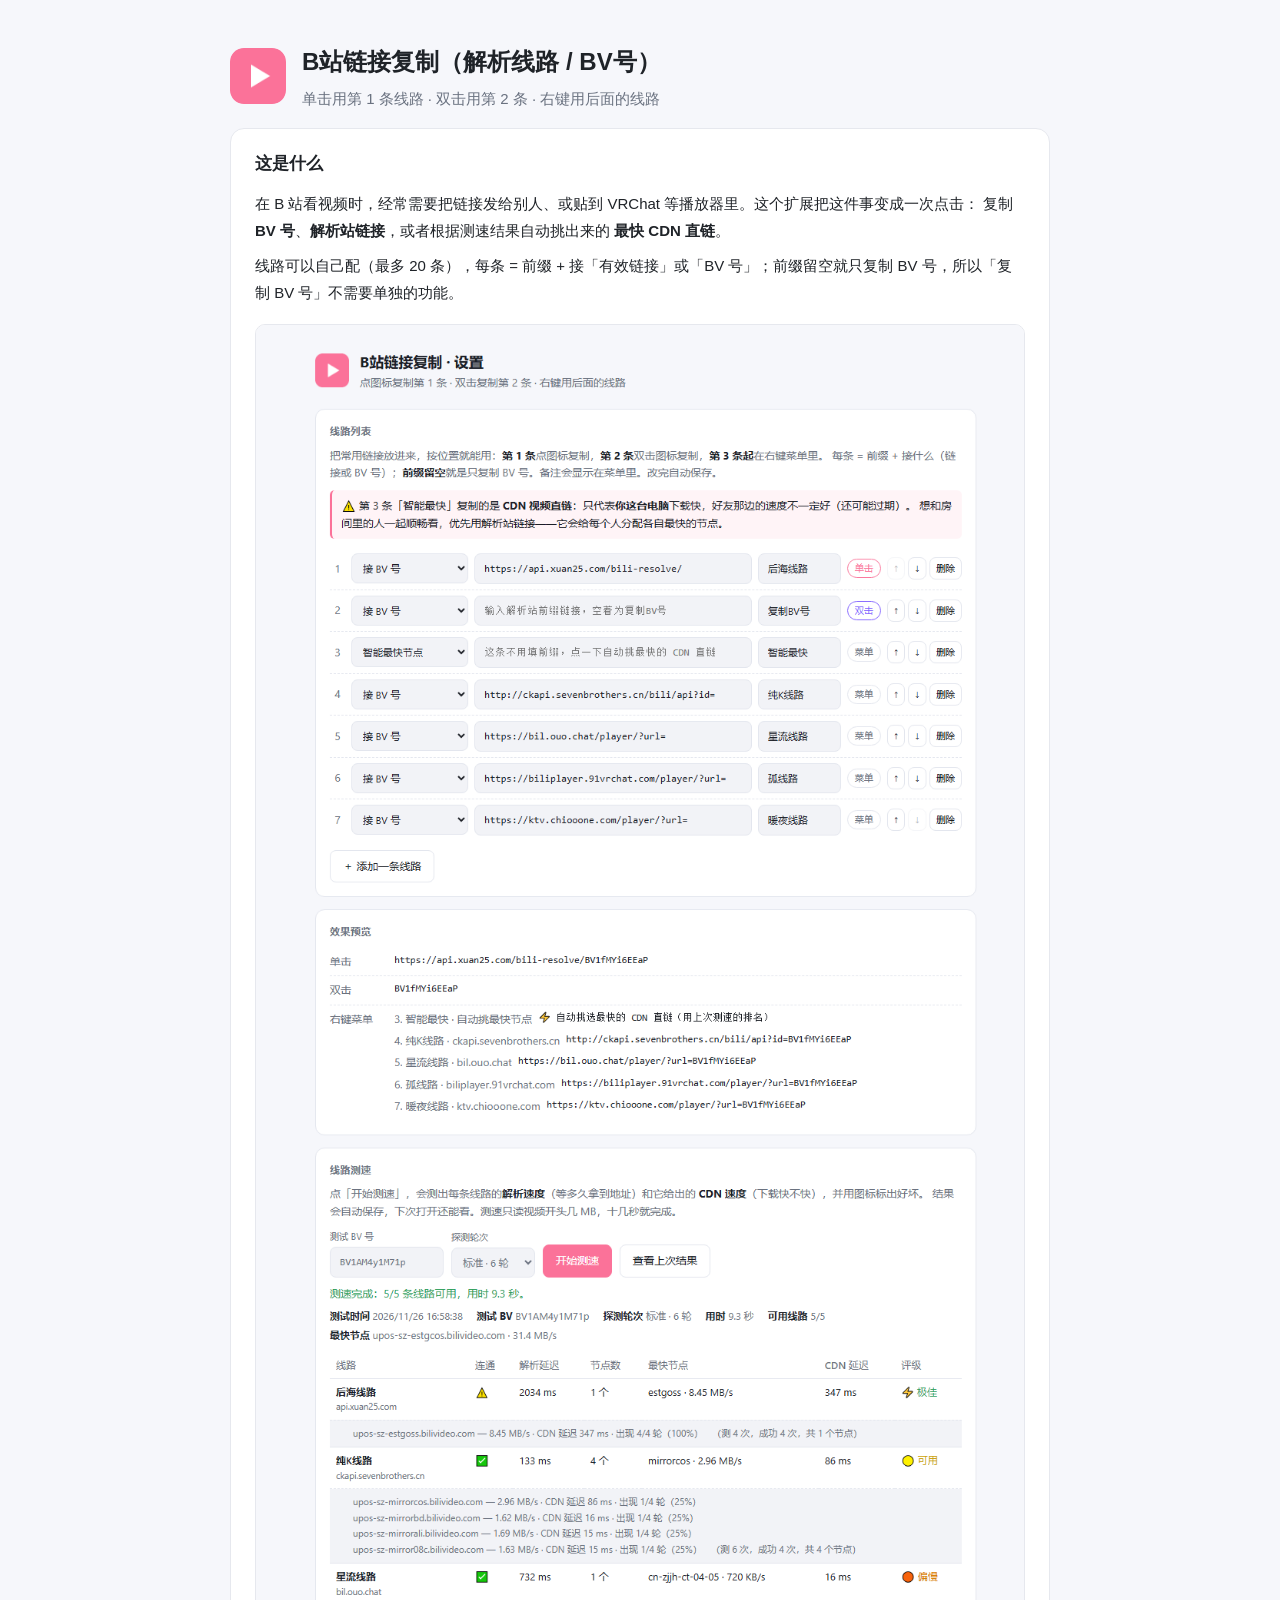
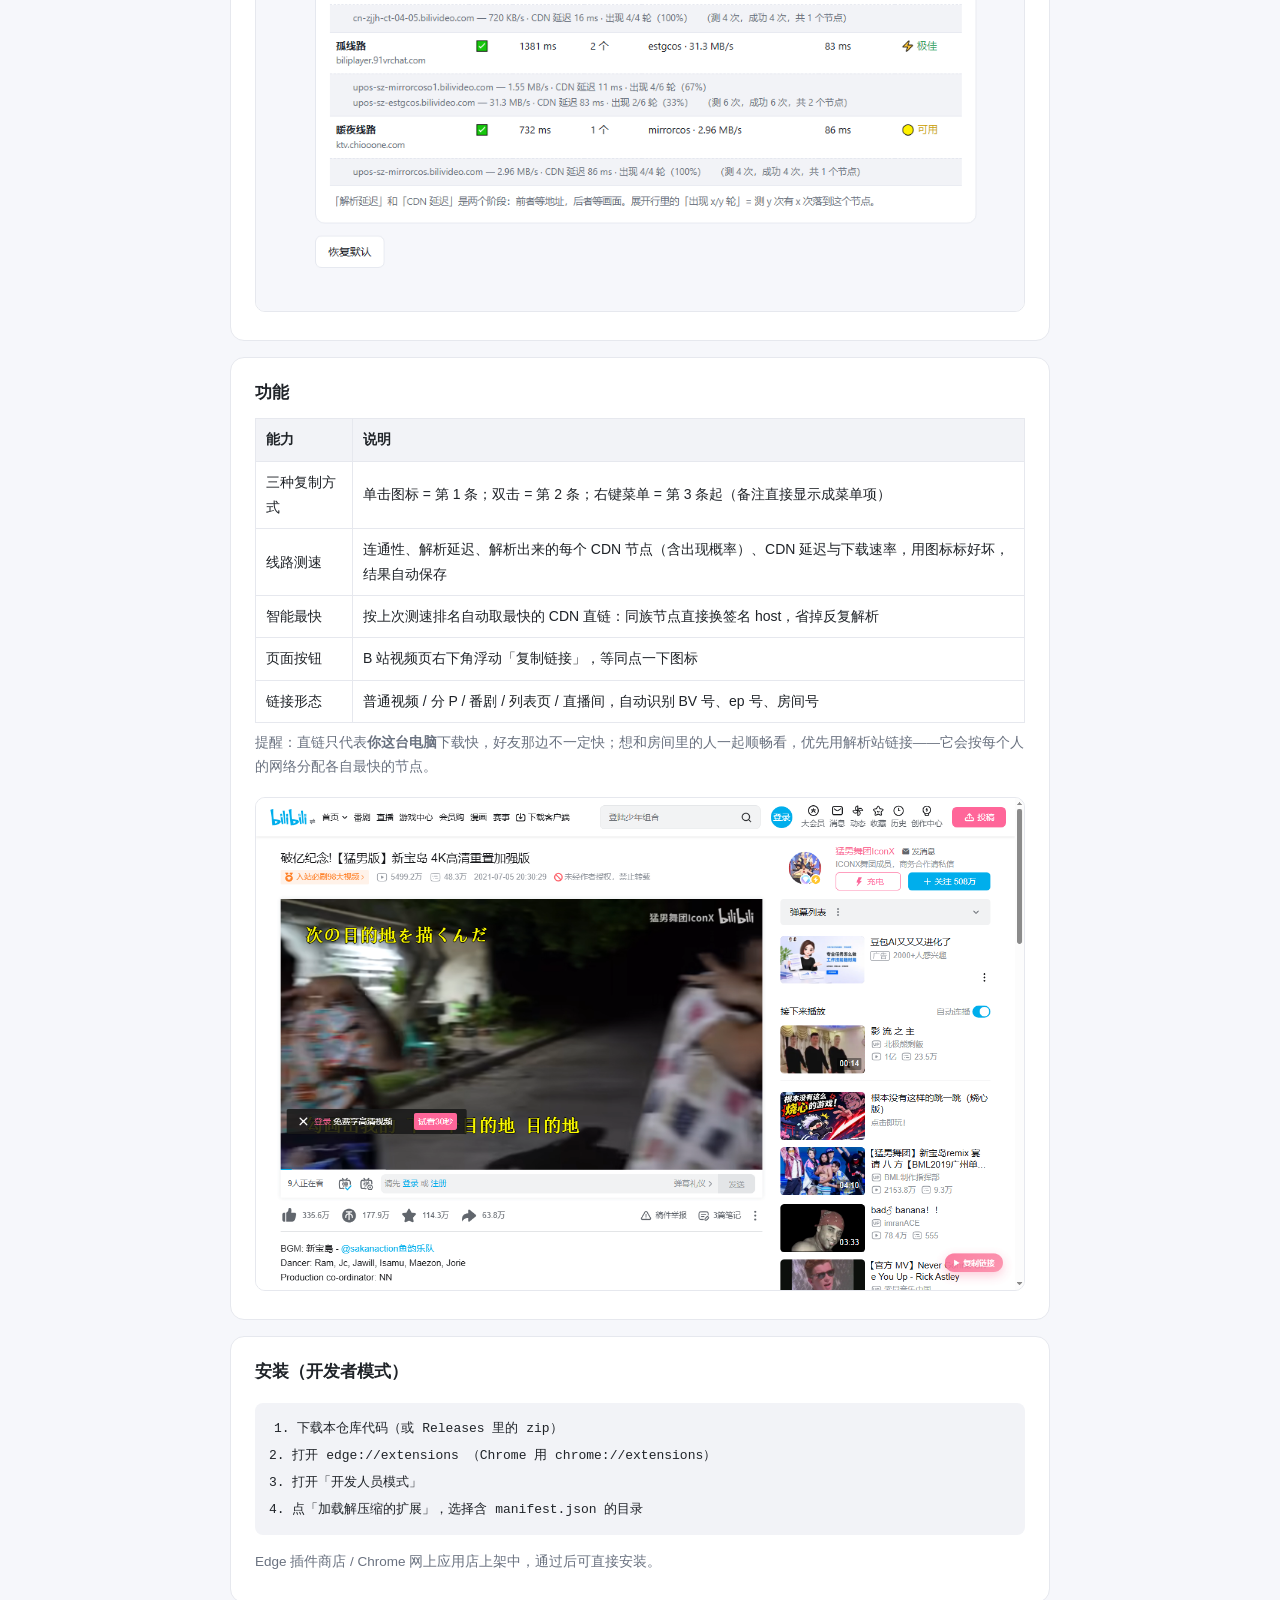
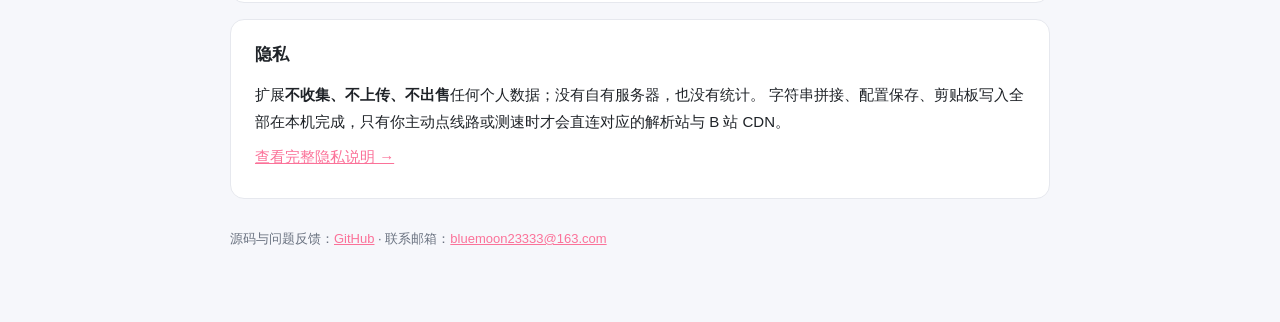
==== docs/index.html @ e619897b "Initial commit: B站链接复制扩展 1.4.4（多线路 / 测速 / 智能最快 / 页面按钮）" ====
<!doctype html>
<html lang="zh-CN">
  <head>
    <meta charset="utf-8" />
    <meta name="viewport" content="width=device-width, initial-scale=1" />
    <title>B站链接复制（解析线路 / BV号）</title>
    <meta name="description" content="一键复制 B 站视频的 BV 号、解析站链接或最快 CDN 直链。支持多线路、右键菜单、线路测速与页面浮动按钮。" />
    <style>
      :root {
        color-scheme: light dark;
        --bg: #f6f7fb;
        --card: #ffffff;
        --text: #1f2328;
        --muted: #6a7280;
        --line: #e6e8ee;
        --accent: #fb7299;
        --accent-2: #7c5cff;
        --code: #f2f3f7;
      }
      @media (prefers-color-scheme: dark) {
        :root {
          --bg: #14161a;
          --card: #1c1f24;
          --text: #e6e8ec;
          --muted: #9aa3af;
          --line: #2c3037;
          --code: #24282f;
        }
      }
      * { box-sizing: border-box; }
      body {
        margin: 0;
        padding: 40px 16px 72px;
        background: var(--bg);
        color: var(--text);
        font: 15px/1.8 -apple-system, "Segoe UI", "Microsoft YaHei", sans-serif;
      }
      main { max-width: 820px; margin: 0 auto; }
      header { display: flex; align-items: center; gap: 16px; margin-bottom: 8px; }
      header img { width: 56px; height: 56px; border-radius: 14px; }
      h1 { font-size: 24px; margin: 0; }
      .sub { color: var(--muted); margin: 4px 0 28px; }
      section {
        background: var(--card);
        border: 1px solid var(--line);
        border-radius: 14px;
        padding: 20px 24px;
        margin: 16px 0;
      }
      h2 { font-size: 17px; margin: 0 0 10px; }
      p, li { margin: 8px 0; }
      code { background: var(--code); padding: 1px 5px; border-radius: 4px; font-size: 13px; }
      pre { background: var(--code); padding: 12px 14px; border-radius: 8px; overflow: auto; }
      a { color: var(--accent); }
      img.shot { width: 100%; border: 1px solid var(--line); border-radius: 10px; margin-top: 10px; }
      table { width: 100%; border-collapse: collapse; margin: 8px 0; font-size: 14px; }
      th, td { border: 1px solid var(--line); padding: 8px 10px; text-align: left; }
      th { background: var(--code); }
      .pill {
        display: inline-block; padding: 2px 9px; border-radius: 999px; font-size: 12.5px;
        background: color-mix(in srgb, var(--accent) 14%, transparent); color: var(--accent);
      }
      footer { color: var(--muted); font-size: 13px; margin-top: 28px; }
    </style>
  </head>
  <body>
    <main>
      <header>
        <img src="./icon-128.png" alt="" />
        <div>
          <h1>B站链接复制（解析线路 / BV号）</h1>
          <p class="sub" style="margin: 2px 0 0">单击用第 1 条线路 · 双击用第 2 条 · 右键用后面的线路</p>
        </div>
      </header>

      <section>
        <h2>这是什么</h2>
        <p>
          在 B 站看视频时，经常需要把链接发给别人、或贴到 VRChat 等播放器里。这个扩展把这件事变成一次点击：
          复制 <strong>BV 号</strong>、<strong>解析站链接</strong>，或者根据测速结果自动挑出来的 <strong>最快 CDN 直链</strong>。
        </p>
        <p>
          线路可以自己配（最多 20 条），每条 = 前缀 + 接「有效链接」或「BV 号」；前缀留空就只复制 BV 号，所以「复制 BV 号」不需要单独的功能。
        </p>
        <img class="shot" src="./speedtest.png" alt="设置页与线路测速" />
      </section>

      <section>
        <h2>功能</h2>
        <table>
          <tr><th>能力</th><th>说明</th></tr>
          <tr><td>三种复制方式</td><td>单击图标 = 第 1 条；双击 = 第 2 条；右键菜单 = 第 3 条起（备注直接显示成菜单项）</td></tr>
          <tr><td>线路测速</td><td>连通性、解析延迟、解析出来的每个 CDN 节点（含出现概率）、CDN 延迟与下载速率，用图标标好坏，结果自动保存</td></tr>
          <tr><td>智能最快</td><td>按上次测速排名自动取最快的 CDN 直链：同族节点直接换签名 host，省掉反复解析</td></tr>
          <tr><td>页面按钮</td><td>B 站视频页右下角浮动「复制链接」，等同点一下图标</td></tr>
          <tr><td>链接形态</td><td>普通视频 / 分 P / 番剧 / 列表页 / 直播间，自动识别 BV 号、ep 号、房间号</td></tr>
        </table>
        <p style="color: var(--muted); font-size: 13.5px">
          提醒：直链只代表<strong>你这台电脑</strong>下载快，好友那边不一定快；想和房间里的人一起顺畅看，优先用解析站链接——它会按每个人的网络分配各自最快的节点。
        </p>
        <img class="shot" src="./button.png" alt="B 站视频页右下角的复制按钮" />
      </section>

      <section>
        <h2>安装（开发者模式）</h2>
        <pre><code>1. 下载本仓库代码（或 Releases 里的 zip）
2. 打开 edge://extensions （Chrome 用 chrome://extensions）
3. 打开「开发人员模式」
4. 点「加载解压缩的扩展」，选择含 manifest.json 的目录</code></pre>
        <p style="color: var(--muted); font-size: 13.5px">Edge 插件商店 / Chrome 网上应用店上架中，通过后可直接安装。</p>
      </section>

      <section>
        <h2>隐私</h2>
        <p>
          扩展<strong>不收集、不上传、不出售</strong>任何个人数据；没有自有服务器，也没有统计。
          字符串拼接、配置保存、剪贴板写入全部在本机完成，只有你主动点线路或测速时才会直连对应的解析站与 B 站 CDN。
        </p>
        <p><a href="./privacy.html">查看完整隐私说明 →</a></p>
      </section>

      <footer>
        源码与问题反馈：<a id="repo" href="https://github.com/bluemoon23333">GitHub</a> ·
        联系邮箱：<a href="mailto:bluemoon23333@163.com">bluemoon23333@163.com</a>
      </footer>
    </main>
  </body>
</html>
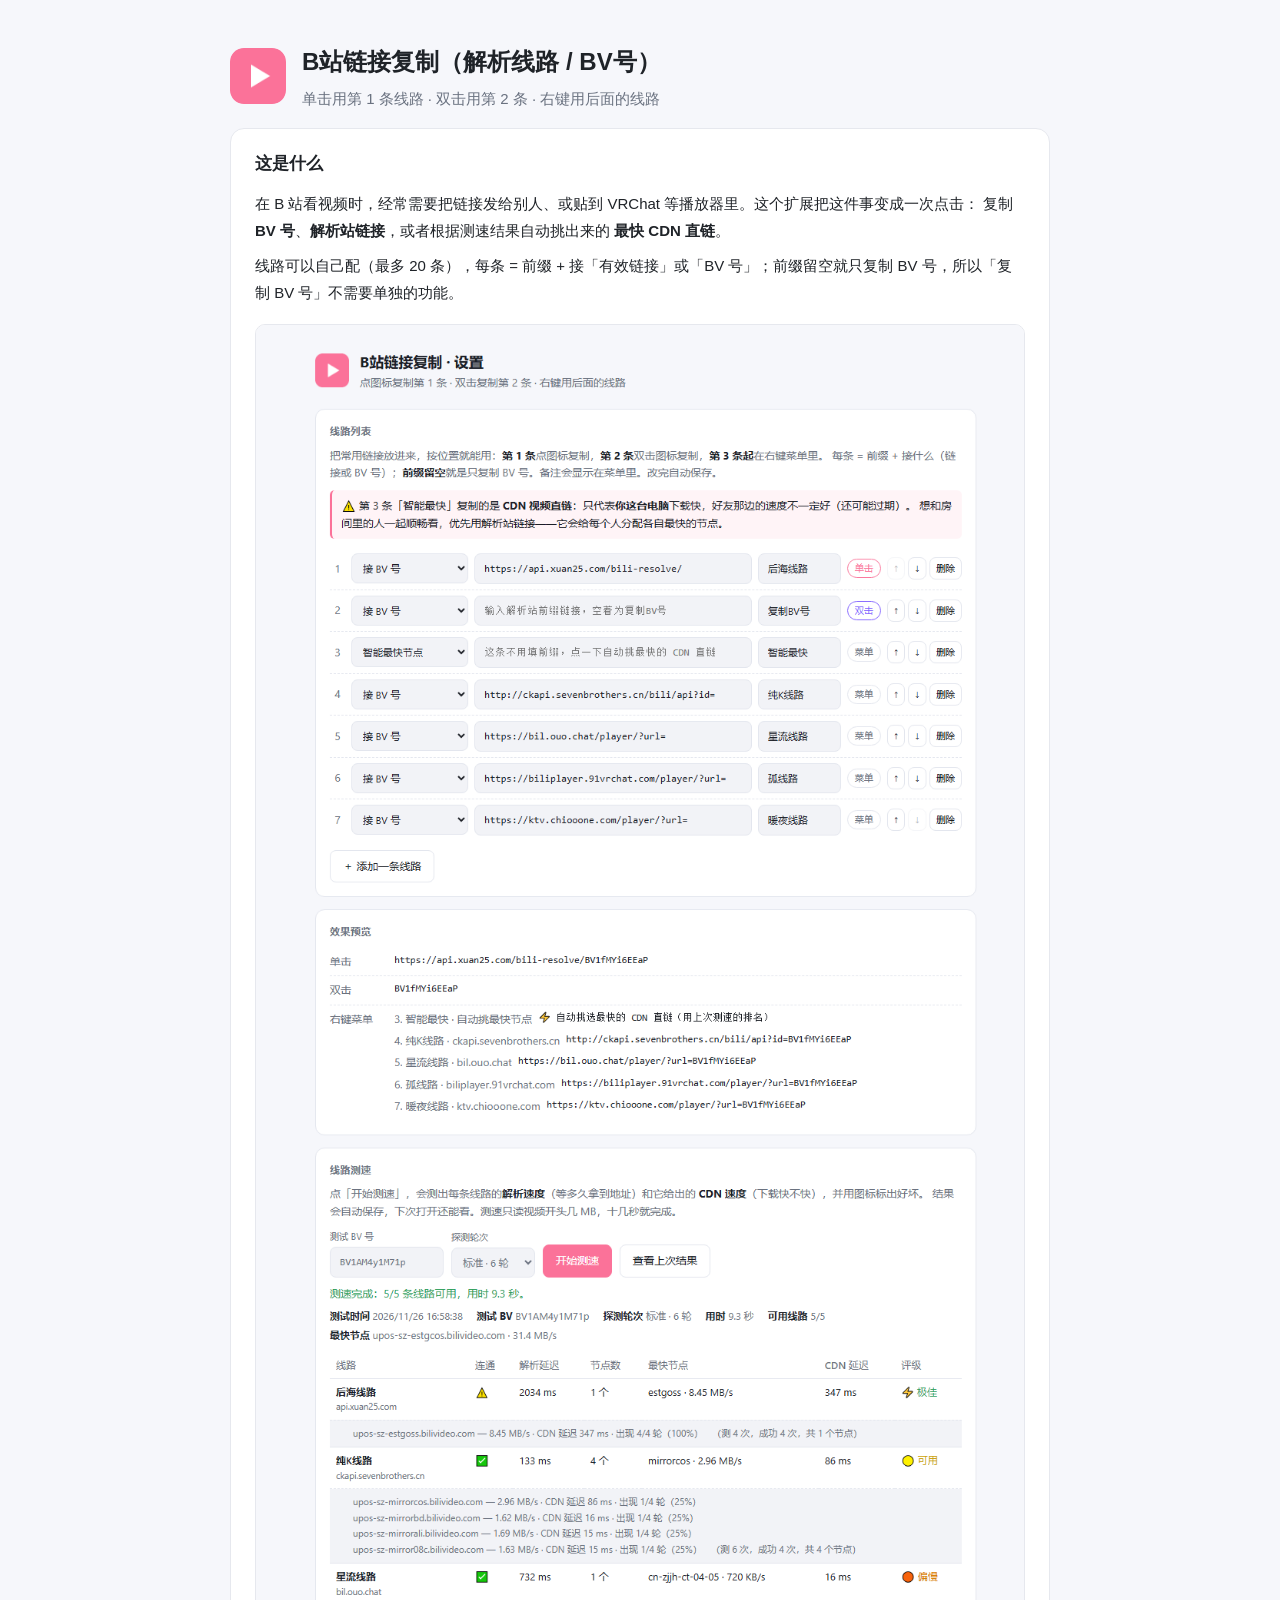
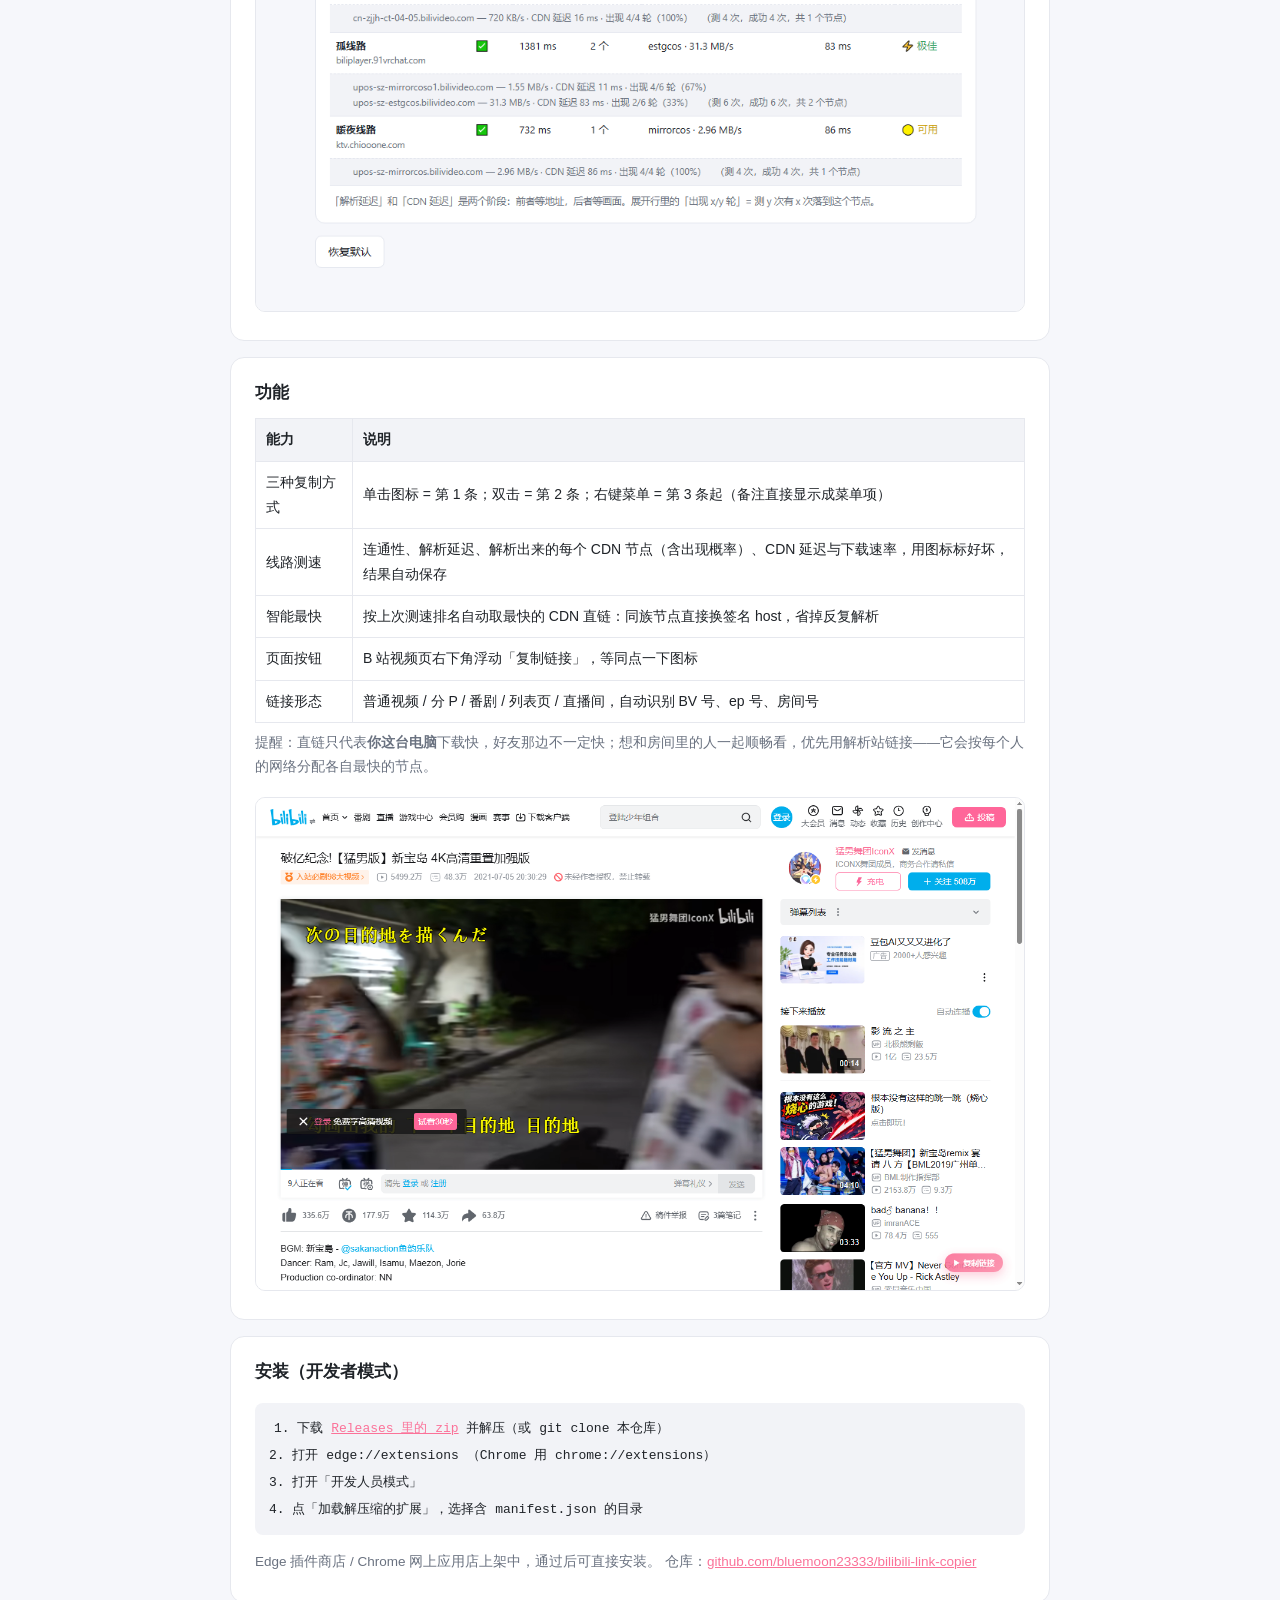
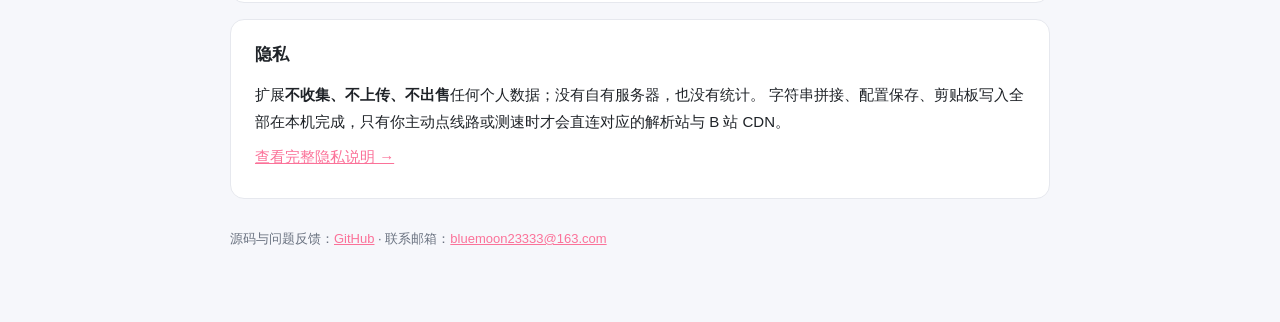
==== commit 0f73af52: "文档：主页与 README 加上仓库/主页/下载链接" ====
--- a/docs/index.html
+++ b/docs/index.html
@@ -103,11 +103,11 @@
 
       <section>
         <h2>安装（开发者模式）</h2>
-        <pre><code>1. 下载本仓库代码（或 Releases 里的 zip）
+        <pre><code>1. 下载 <a href="https://github.com/bluemoon23333/bilibili-link-copier/releases/latest">Releases 里的 zip</a> 并解压（或 git clone 本仓库）
 2. 打开 edge://extensions （Chrome 用 chrome://extensions）
 3. 打开「开发人员模式」
 4. 点「加载解压缩的扩展」，选择含 manifest.json 的目录</code></pre>
-        <p style="color: var(--muted); font-size: 13.5px">Edge 插件商店 / Chrome 网上应用店上架中，通过后可直接安装。</p>
+        <p style="color: var(--muted); font-size: 13.5px">Edge 插件商店 / Chrome 网上应用店上架中，通过后可直接安装。  仓库：<a href="https://github.com/bluemoon23333/bilibili-link-copier">github.com/bluemoon23333/bilibili-link-copier</a></p>
       </section>
 
       <section>
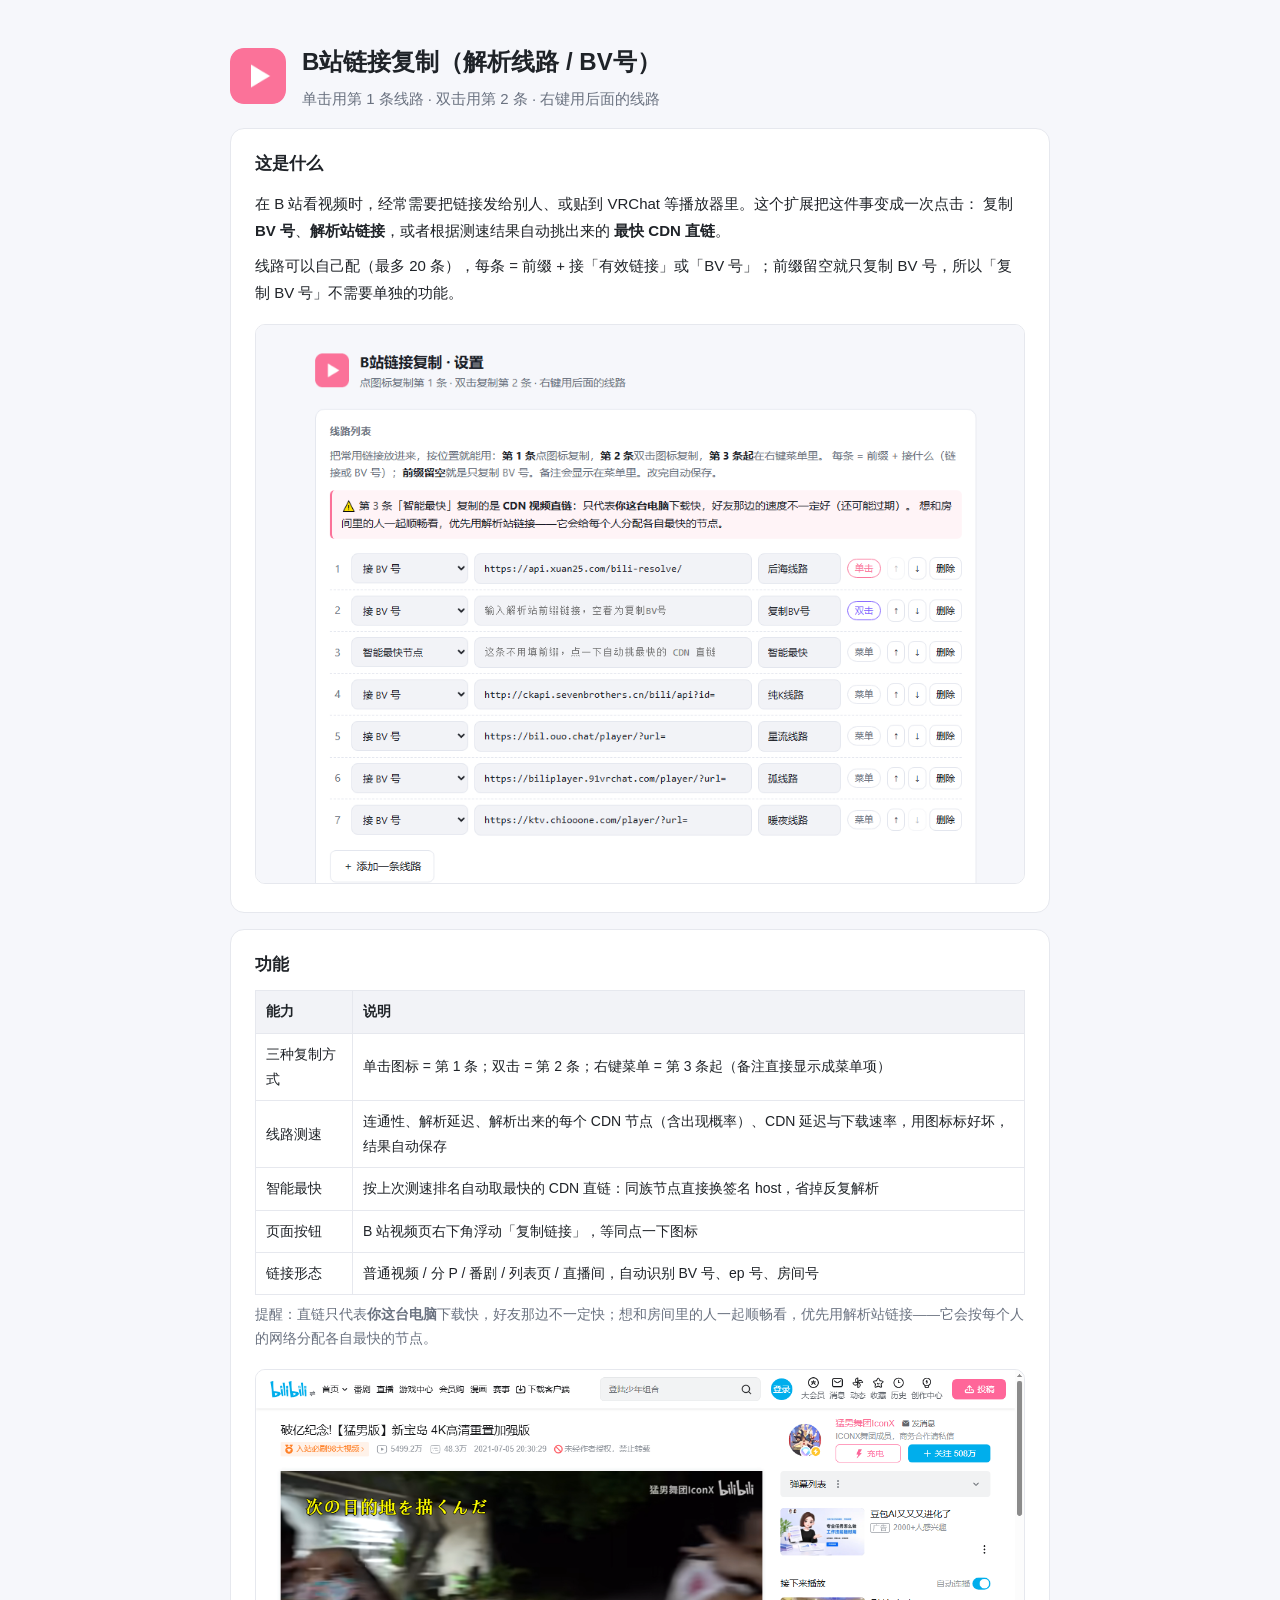
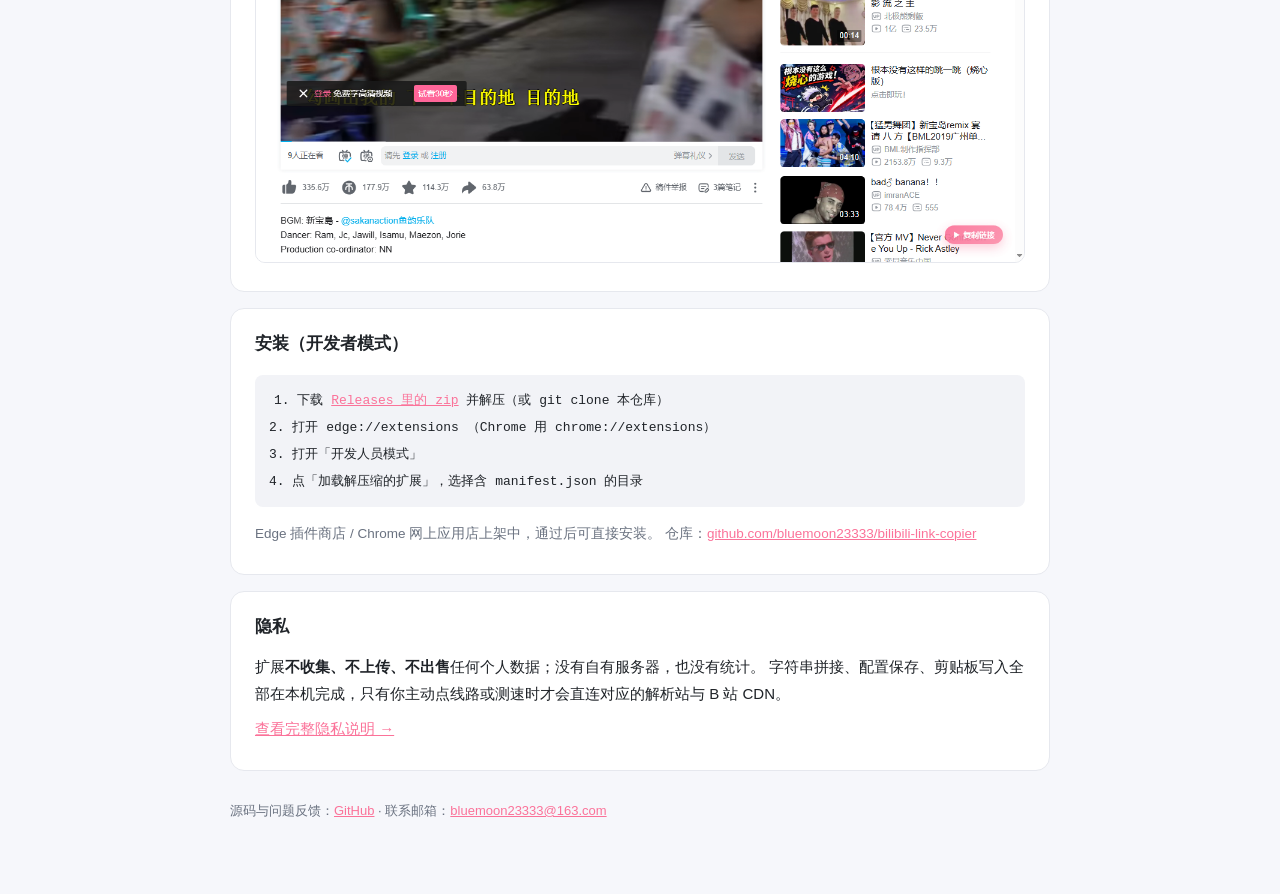
==== commit 5b6d10bf: "主页：长截图限制高度，避免页面过长" ====
--- a/docs/index.html
+++ b/docs/index.html
@@ -53,6 +53,8 @@
       pre { background: var(--code); padding: 12px 14px; border-radius: 8px; overflow: auto; }
       a { color: var(--accent); }
       img.shot { width: 100%; border: 1px solid var(--line); border-radius: 10px; margin-top: 10px; }
+      /* 长截图只露出头部，避免页面被一张图撑到几千像素 */
+      img.shot.tall { height: 560px; object-fit: cover; object-position: top center; }
       table { width: 100%; border-collapse: collapse; margin: 8px 0; font-size: 14px; }
       th, td { border: 1px solid var(--line); padding: 8px 10px; text-align: left; }
       th { background: var(--code); }
@@ -82,7 +84,7 @@
         <p>
           线路可以自己配（最多 20 条），每条 = 前缀 + 接「有效链接」或「BV 号」；前缀留空就只复制 BV 号，所以「复制 BV 号」不需要单独的功能。
         </p>
-        <img class="shot" src="./speedtest.png" alt="设置页与线路测速" />
+        <img class="shot tall" src="./speedtest.png" alt="设置页与线路测速" />
       </section>
 
       <section>
